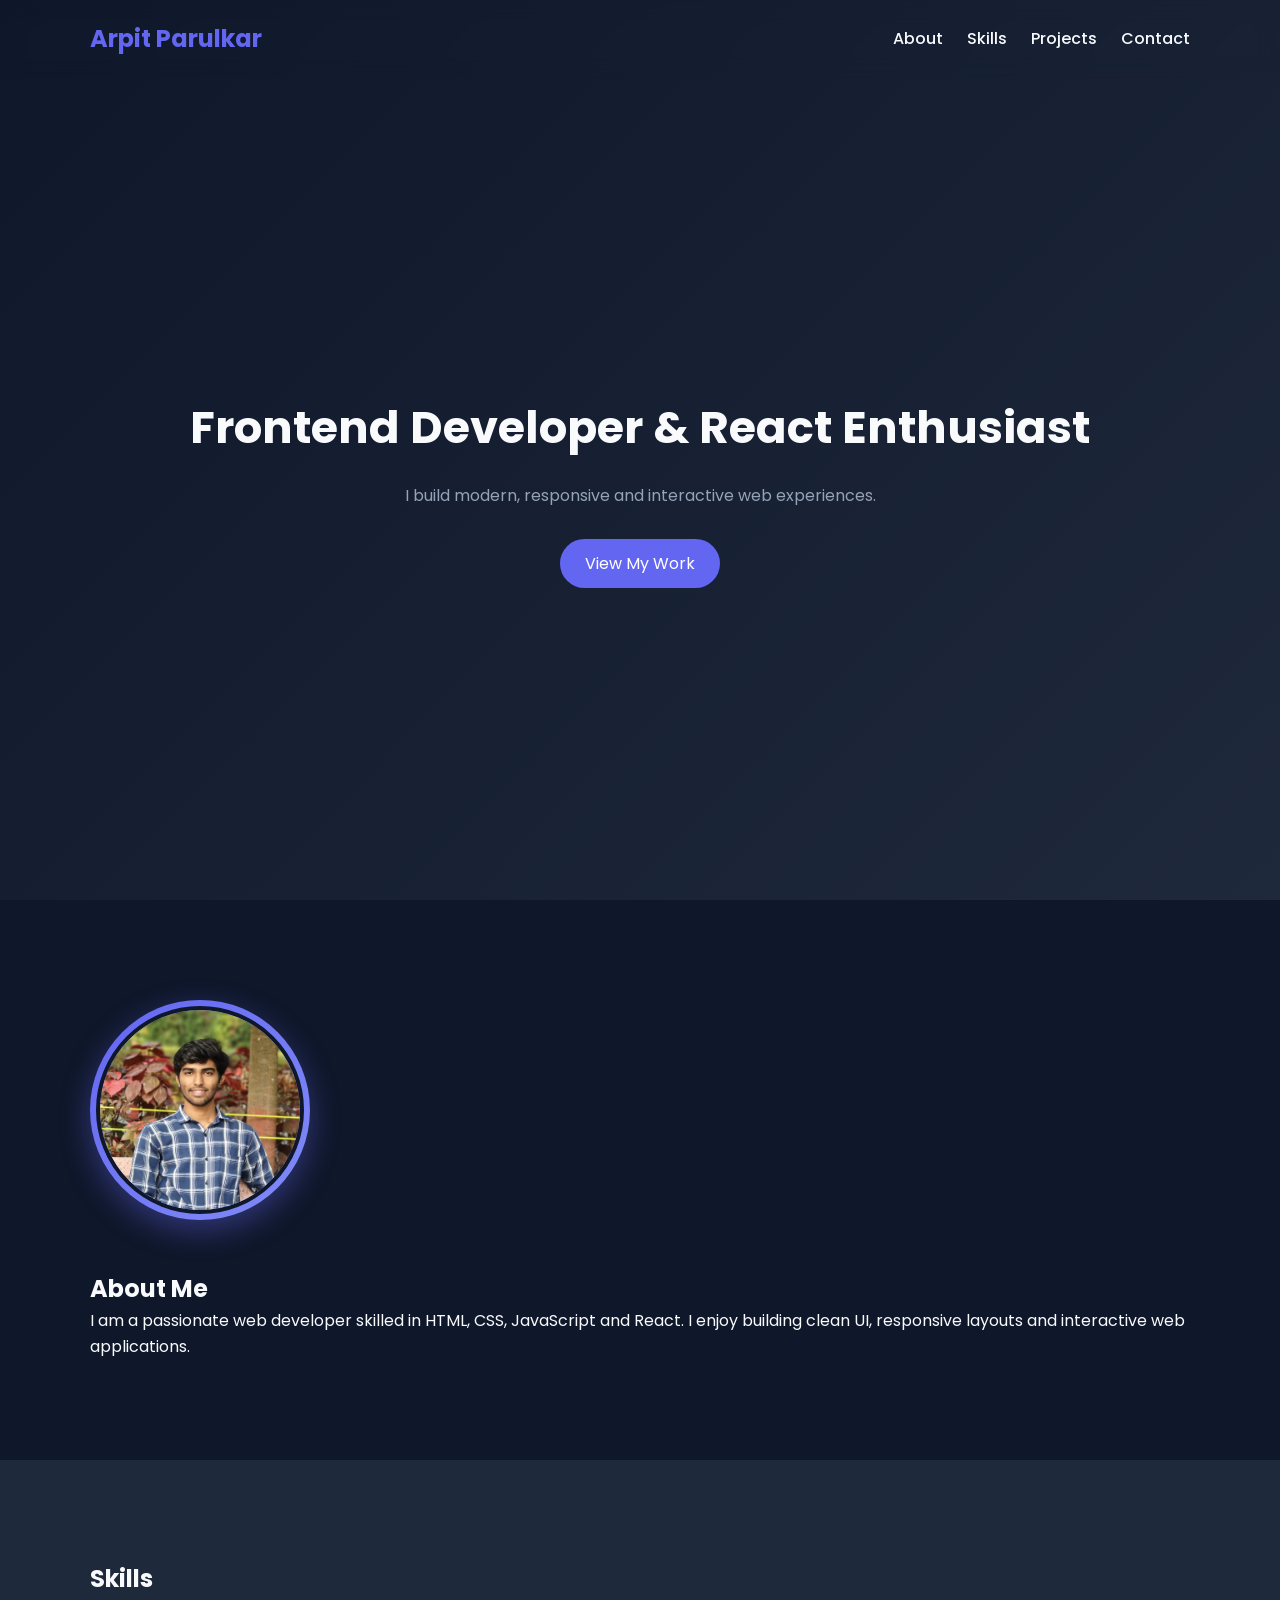
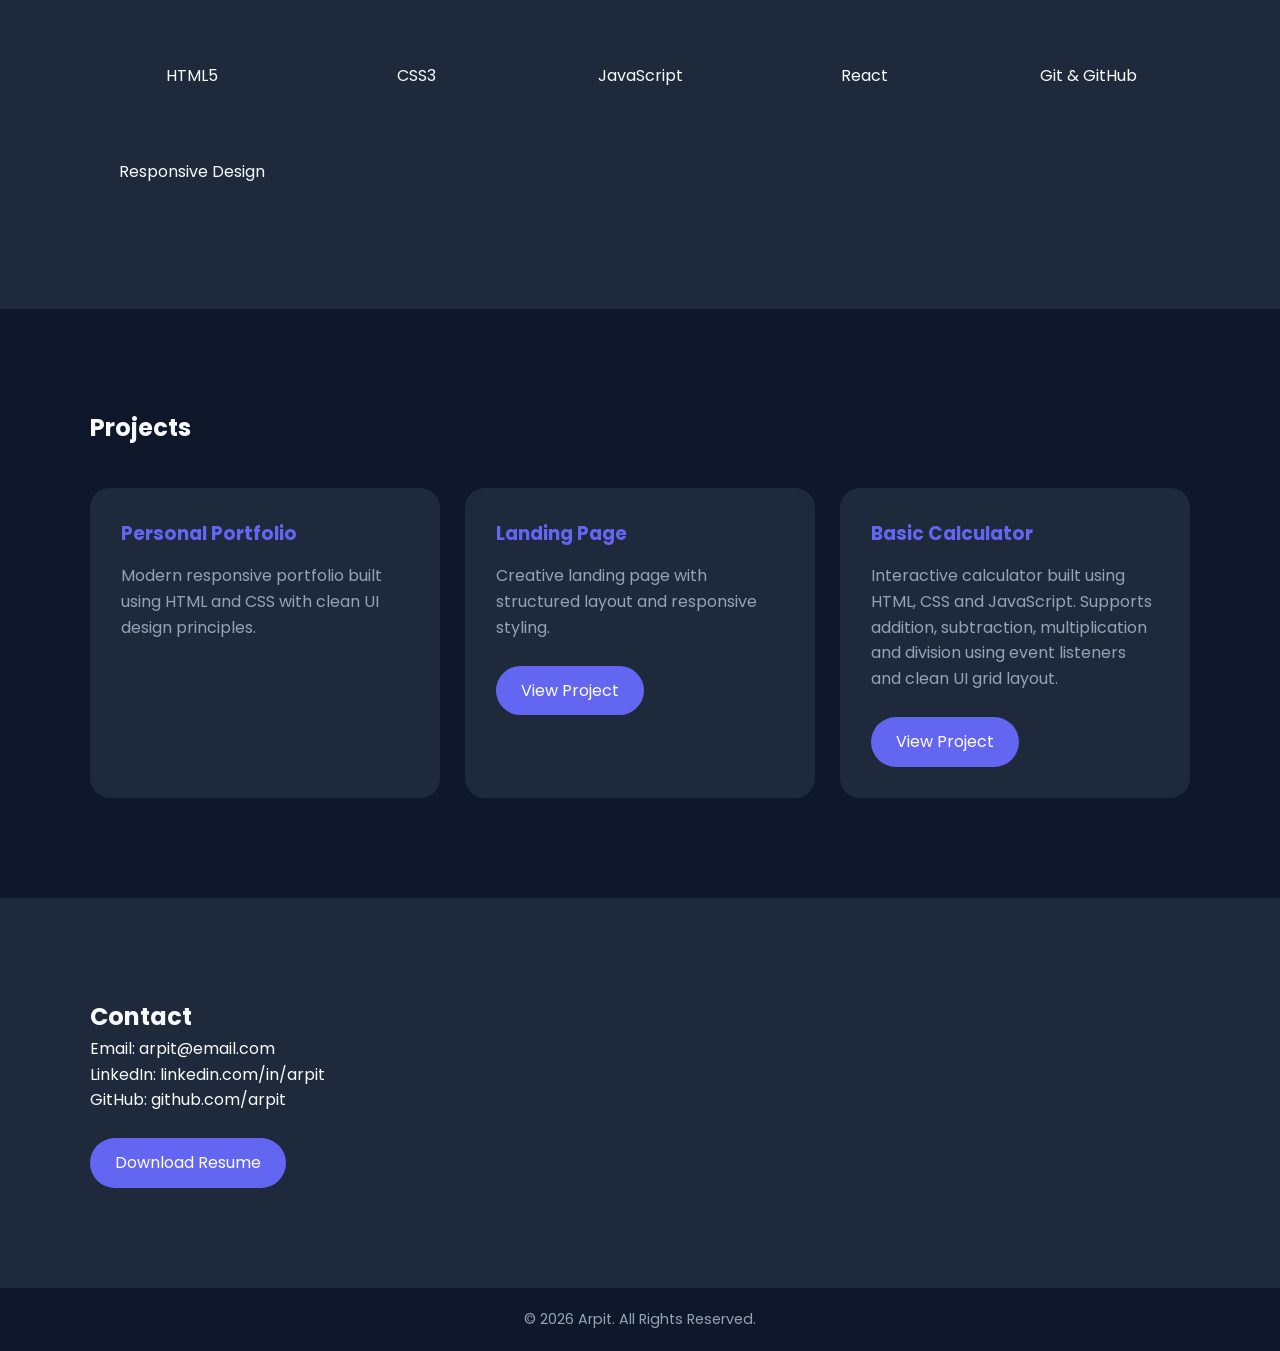
==== index.html @ e774ebc0 "Modify project section and add calculator project Updated project links in the portfolio section and" ====
<!DOCTYPE html>
<html lang="en">
<head>
  <meta charset="UTF-8">
  <meta name="viewport" content="width=device-width, initial-scale=1.0">
  <title>Arpit | Portfolio</title>

  <!-- Google Font -->
  <link rel="preconnect" href="https://fonts.googleapis.com">
  <link href="https://fonts.googleapis.com/css2?family=Poppins:wght@300;400;600;700&display=swap" rel="stylesheet">

  <link rel="stylesheet" href="style.css">
</head>
<body>

  <!-- NAVBAR -->
  <header>
    <div class="container nav">
      <h2 class="logo">Arpit Parulkar</h2>
      <nav>
        <a href="#about">About</a>
        <a href="#skills">Skills</a>
        <a href="#projects">Projects</a>
        <a href="#contact">Contact</a>
      </nav>
    </div>
  </header>

  <!-- HERO -->
  <section class="hero">
    <div class="container hero-content">
      <h1>Frontend Developer & React Enthusiast</h1>
      <p>I build modern, responsive and interactive web experiences.</p>
      <a href="#projects" class="btn">View My Work</a>
    </div>
  </section>

  <!-- ABOUT -->
  <section id="about" class="section">
    <div class="container about">
      
      <div class="profile-frame">
        <img src="assets/profile.jpg" alt="Profile Photo">
      </div>

      <div>
        <h2>About Me</h2>
        <p>
          I am a passionate web developer skilled in HTML, CSS, JavaScript and React.
          I enjoy building clean UI, responsive layouts and interactive web applications.
        </p>
      </div>
    </div>
  </section>

  <!-- SKILLS -->
  <section id="skills" class="section dark">
    <div class="container">
      <h2>Skills</h2>
      <div class="skills-grid">
        <div class="card">HTML5</div>
        <div class="card">CSS3</div>
        <div class="card">JavaScript</div>
        <div class="card">React</div>
        <div class="card">Git & GitHub</div>
        <div class="card">Responsive Design</div>
      </div>
    </div>
  </section>

  <!-- PROJECTS -->
  <section id="projects" class="section">
    <div class="container">
      <h2>Projects</h2>

      <div class="projects-grid">

        <div class="project-card">
          <h3>Personal Portfolio</h3>
          <p>Modern responsive portfolio built using HTML and CSS with clean UI design principles.</p>
        </div>

        <div class="project-card">
          <h3>Landing Page</h3>
          <p>Creative landing page with structured layout and responsive styling.</p>
          <br>
          <a href="landing-page/index.html" class="btn">View Project</a>
        </div>

        <div class="project-card">
          <h3>Basic Calculator</h3>
          <p>
            Interactive calculator built using HTML, CSS and JavaScript.
            Supports addition, subtraction, multiplication and division
            using event listeners and clean UI grid layout.
          </p>
          <br>
          <a href="calculator/index.html" class="btn">View Project</a>
        </div>

      </div>
    </div>
  </section>

  <!-- CONTACT -->
  <section id="contact" class="section dark">
    <div class="container">
      <h2>Contact</h2>
      <p>Email: arpit@email.com</p>
      <p>LinkedIn: linkedin.com/in/arpit</p>
      <p>GitHub: github.com/arpit</p>
      <br>
      <a href="resume.pdf" class="btn" download>Download Resume</a>
    </div>
  </section>

  <!-- FOOTER -->
  <footer>
    <p>© 2026 Arpit. All Rights Reserved.</p>
  </footer>

</body>
</html>
---- style.css ----
:root {
  --bg-color: #0f172a;
  --secondary-bg: #1e293b;
  --accent: #6366f1;
  --accent-light: #818cf8;
  --text-light: #f8fafc;
  --text-muted: #94a3b8;
}

* {
  margin: 0;
  padding: 0;
  box-sizing: border-box;
  scroll-behavior: smooth;
}

body {
  font-family: 'Poppins', sans-serif;
  background-color: var(--bg-color);
  color: var(--text-light);
  line-height: 1.6;
}

.container {
  width: 90%;
  max-width: 1100px;
  margin: auto;
}

header {
  position: fixed;
  width: 100%;
  top: 0;
  backdrop-filter: blur(10px);
  padding: 20px 0;
  z-index: 1000;
}

.nav {
  display: flex;
  justify-content: space-between;
  align-items: center;
}

nav a {
  color: var(--text-light);
  margin-left: 20px;
  text-decoration: none;
  font-weight: 500;
  transition: 0.3s;
}

nav a:hover {
  color: var(--accent-light);
}

.logo {
  font-weight: 700;
  color: var(--accent);
}

.hero {
  height: 100vh;
  display: flex;
  align-items: center;
  text-align: center;
  background: linear-gradient(135deg, #0f172a, #1e293b);
  padding-top: 80px;
}

.hero-content h1 {
  font-size: 2.8rem;
  margin-bottom: 20px;
}

.hero-content p {
  color: var(--text-muted);
  margin-bottom: 30px;
}

.btn {
  display: inline-block;
  padding: 12px 25px;
  background: var(--accent);
  color: white;
  border-radius: 30px;
  text-decoration: none;
  transition: 0.3s;
}

.btn:hover {
  background: var(--accent-light);
}

.section {
  padding: 100px 0;
}

.dark {
  background-color: var(--secondary-bg);
}

/* ABOUT */
.about {
  display: flex;
  align-items: center;
  gap: 50px;
  flex-wrap: wrap;
}

/* PROFILE FRAME */
.profile-frame {
  width: 220px;
  height: 220px;
  border-radius: 50%;
  padding: 6px;
  background: linear-gradient(135deg, #6366f1, #818cf8);
  display: flex;
  align-items: center;
  justify-content: center;
  box-shadow: 0 10px 30px rgba(99, 102, 241, 0.4);
  transition: 0.4s;
}

.profile-frame img {
  width: 100%;
  height: 100%;
  border-radius: 50%;
  object-fit: cover;
  border: 4px solid #0f172a;
}

.profile-frame:hover {
  transform: scale(1.05);
}

/* SKILLS */
.skills-grid {
  display: grid;
  grid-template-columns: repeat(auto-fit, minmax(200px, 1fr));
  gap: 20px;
  margin-top: 40px;
}

.card {
  background: #1e293b;
  padding: 25px;
  border-radius: 15px;
  text-align: center;
  transition: 0.3s;
}

.card:hover {
  transform: translateY(-5px);
  background: #334155;
}

/* PROJECTS */
.projects-grid {
  display: grid;
  grid-template-columns: repeat(auto-fit, minmax(280px, 1fr));
  gap: 25px;
  margin-top: 40px;
}

.project-card {
  background: #1e293b;
  padding: 30px;
  border-radius: 20px;
  transition: 0.4s;
  border: 1px solid transparent;
}

.project-card h3 {
  color: var(--accent);
  margin-bottom: 15px;
}

.project-card p {
  color: var(--text-muted);
}

.project-card:hover {
  transform: translateY(-8px);
  border: 1px solid var(--accent);
  box-shadow: 0 10px 30px rgba(99, 102, 241, 0.2);
}

footer {
  text-align: center;
  padding: 20px;
  background: #0f172a;
  color: var(--text-muted);
  font-size: 0.9rem;
}

/* RESPONSIVE */
@media(max-width: 768px) {
  .about {
    flex-direction: column;
    text-align: center;
  }

  .hero-content h1 {
    font-size: 2rem;
  }
}
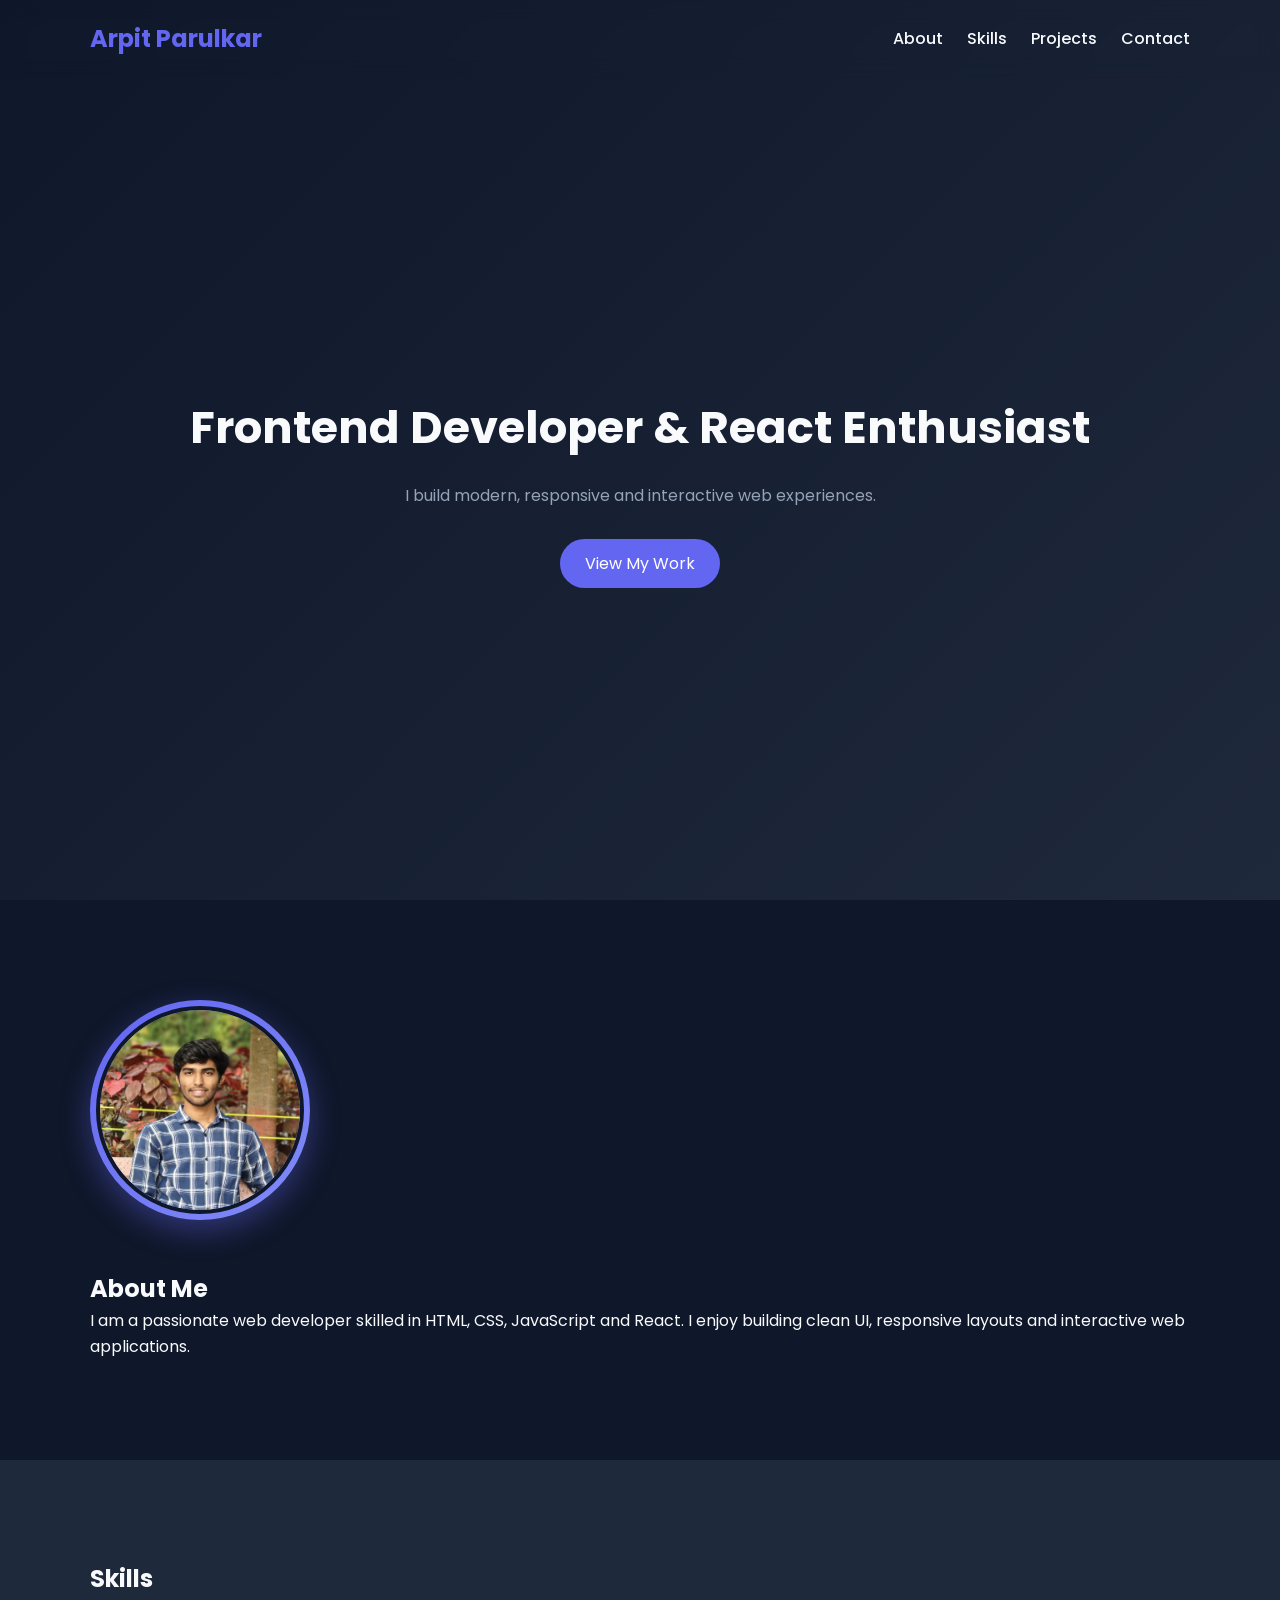
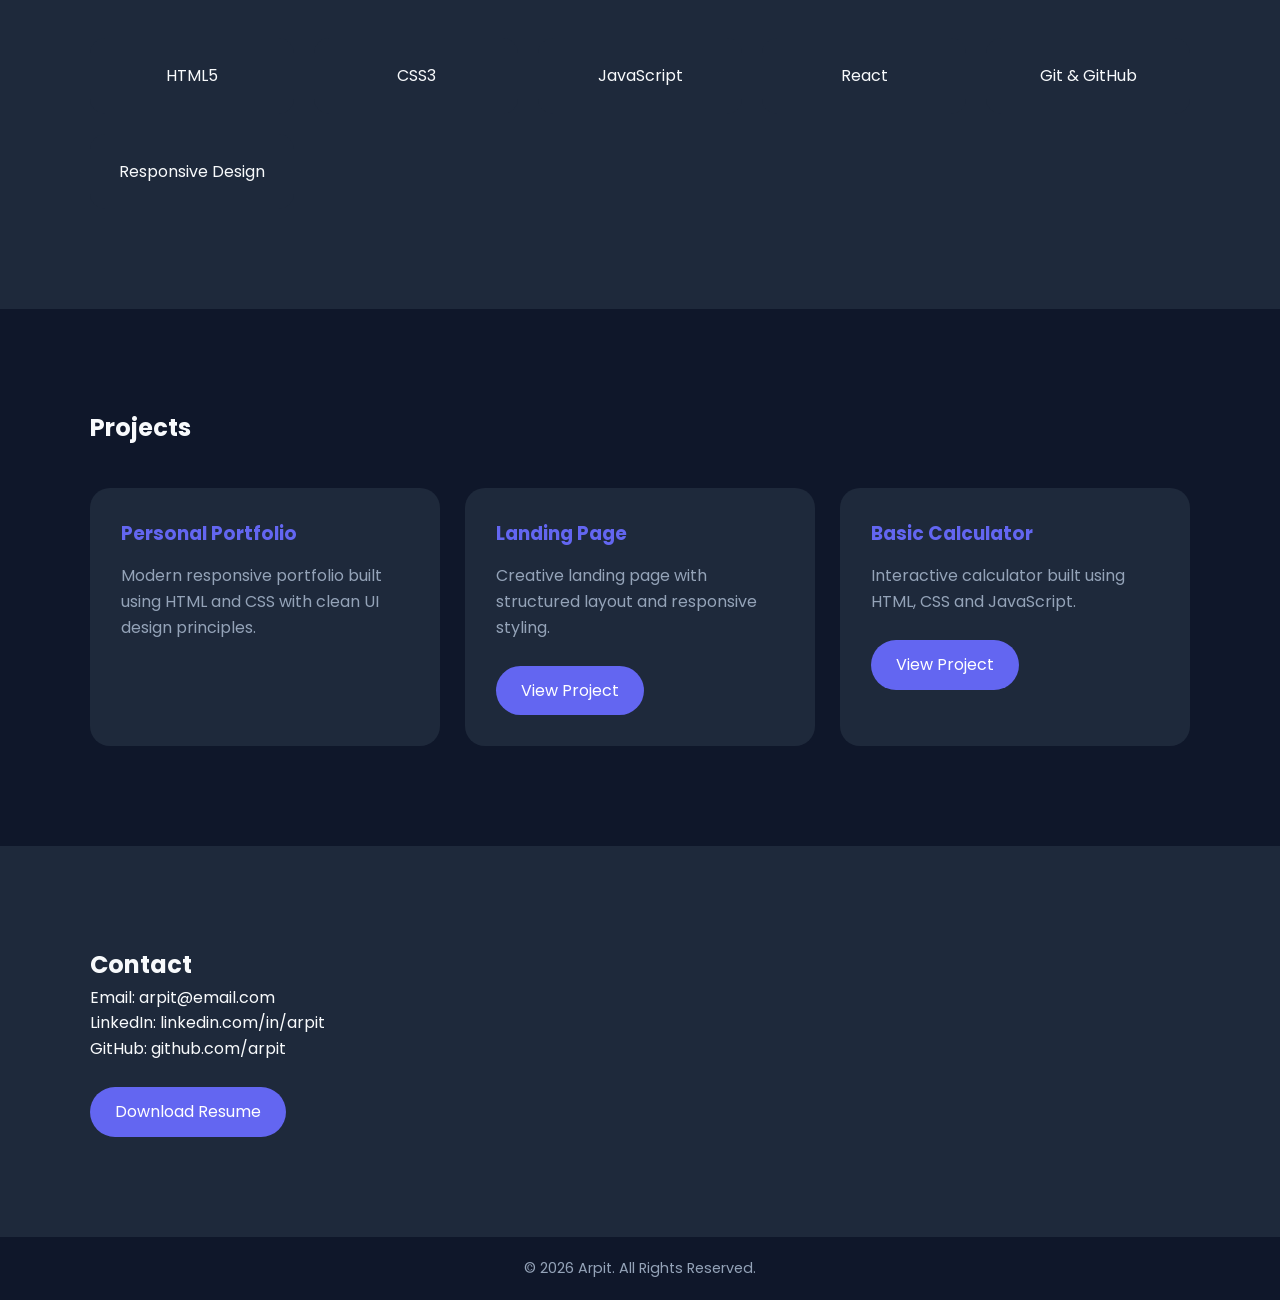
==== commit 6f98d420: "Update index.html" ====
--- a/index.html
+++ b/index.html
@@ -89,11 +89,7 @@
 
         <div class="project-card">
           <h3>Basic Calculator</h3>
-          <p>
-            Interactive calculator built using HTML, CSS and JavaScript.
-            Supports addition, subtraction, multiplication and division
-            using event listeners and clean UI grid layout.
-          </p>
+          <p>Interactive calculator built using HTML, CSS and JavaScript.</p>
           <br>
           <a href="calculator/index.html" class="btn">View Project</a>
         </div>
@@ -124,3 +120,4 @@
 
 
 
+
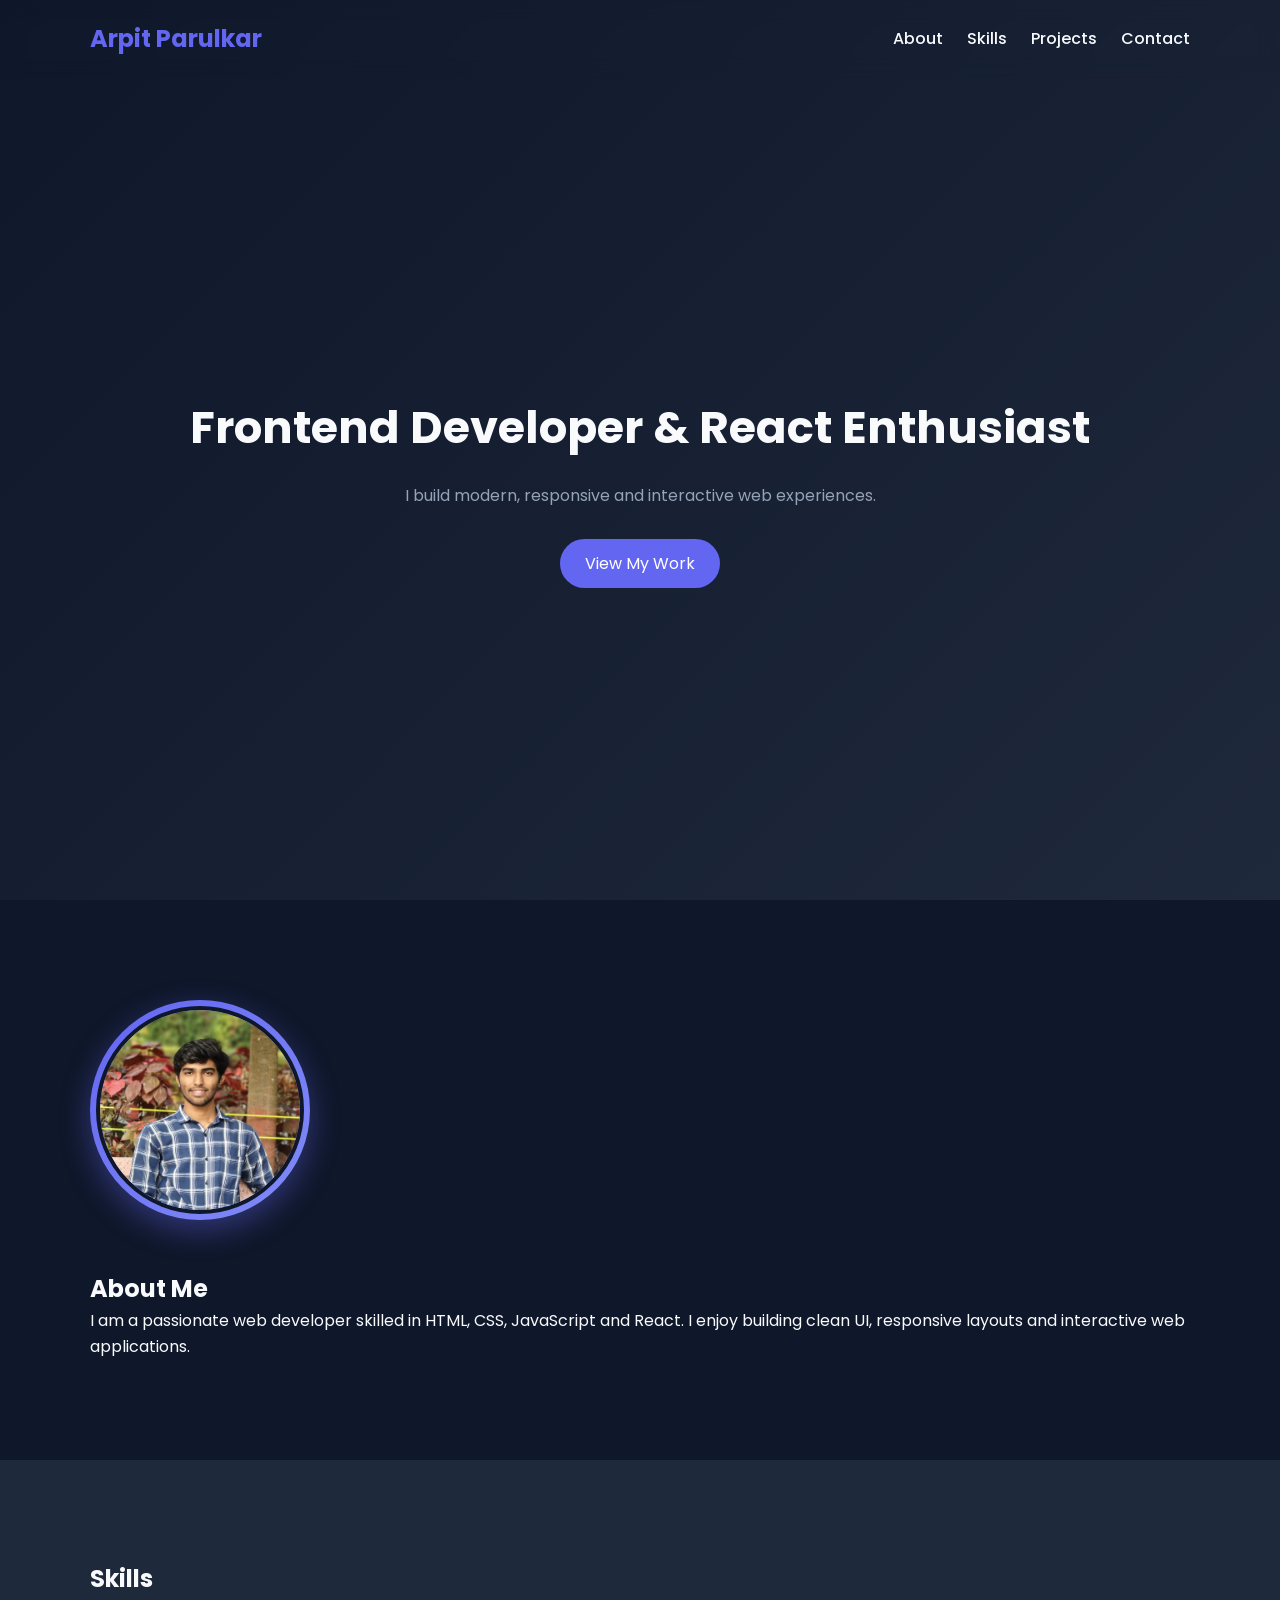
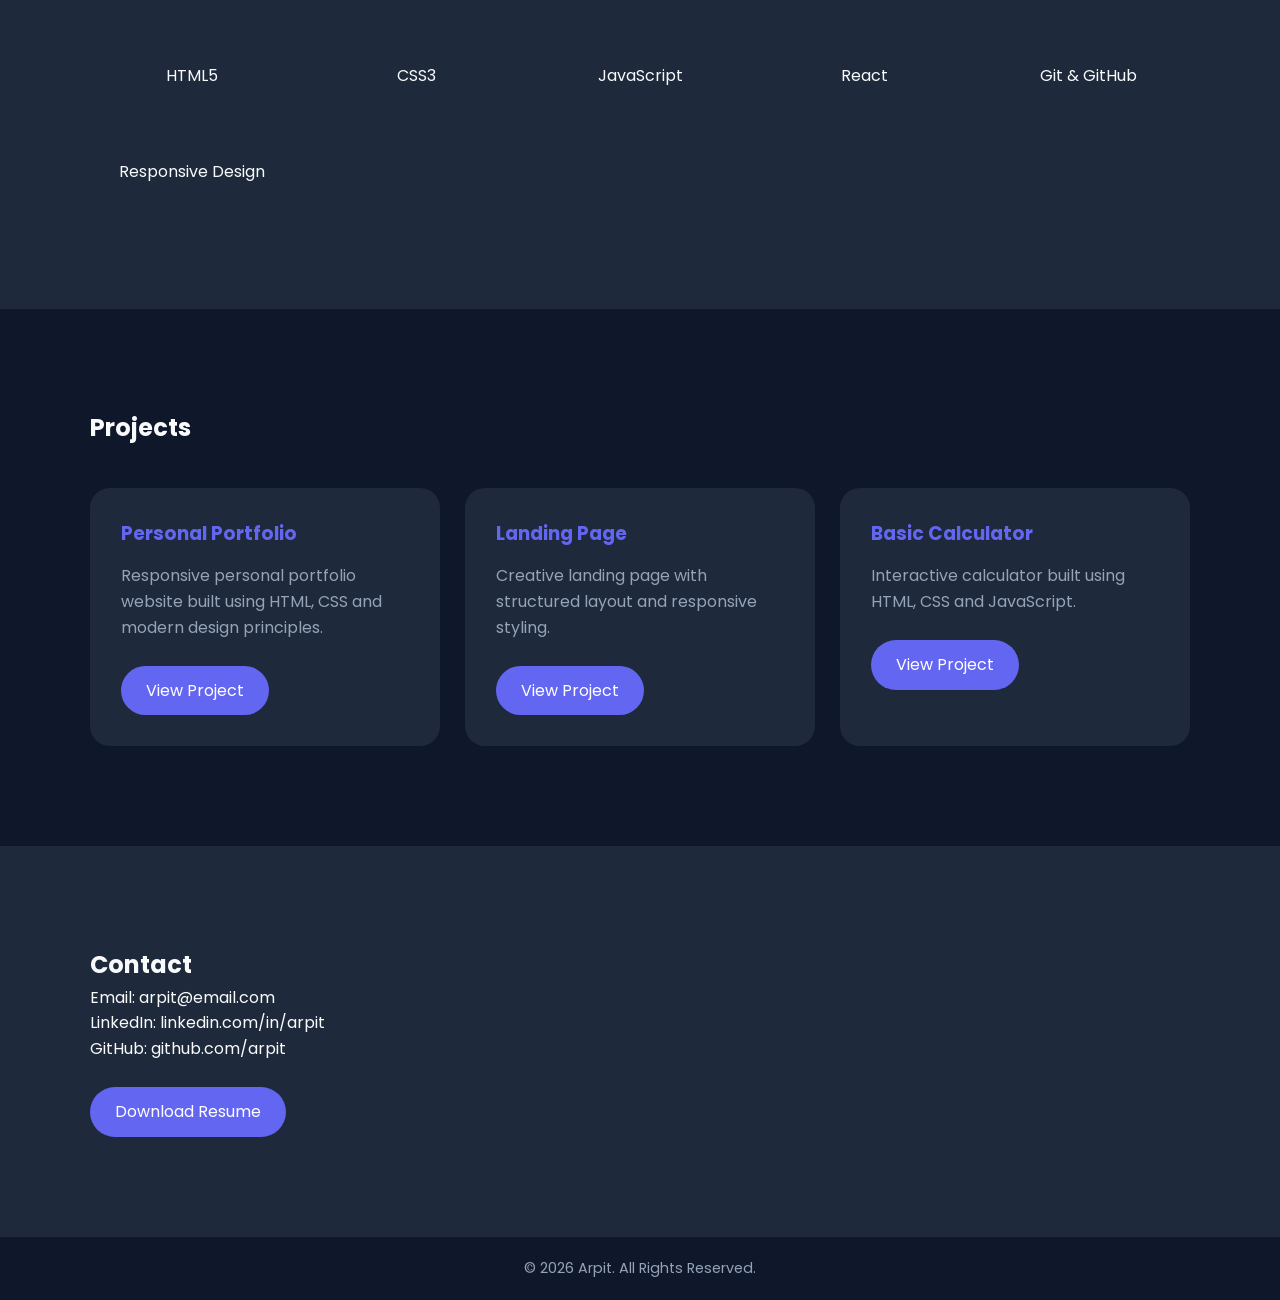
==== commit 9f011355: "Update index.html" ====
--- a/index.html
+++ b/index.html
@@ -77,9 +77,11 @@
 
         <div class="project-card">
           <h3>Personal Portfolio</h3>
-          <p>Modern responsive portfolio built using HTML and CSS with clean UI design principles.</p>
+          <p>Responsive personal portfolio website built using HTML, CSS and modern design principles.</p>
+          <br>
+          <a href="index.html" class="btn">View Project</a>
         </div>
-
+        
         <div class="project-card">
           <h3>Landing Page</h3>
           <p>Creative landing page with structured layout and responsive styling.</p>
@@ -121,3 +123,4 @@
 
 
 
+
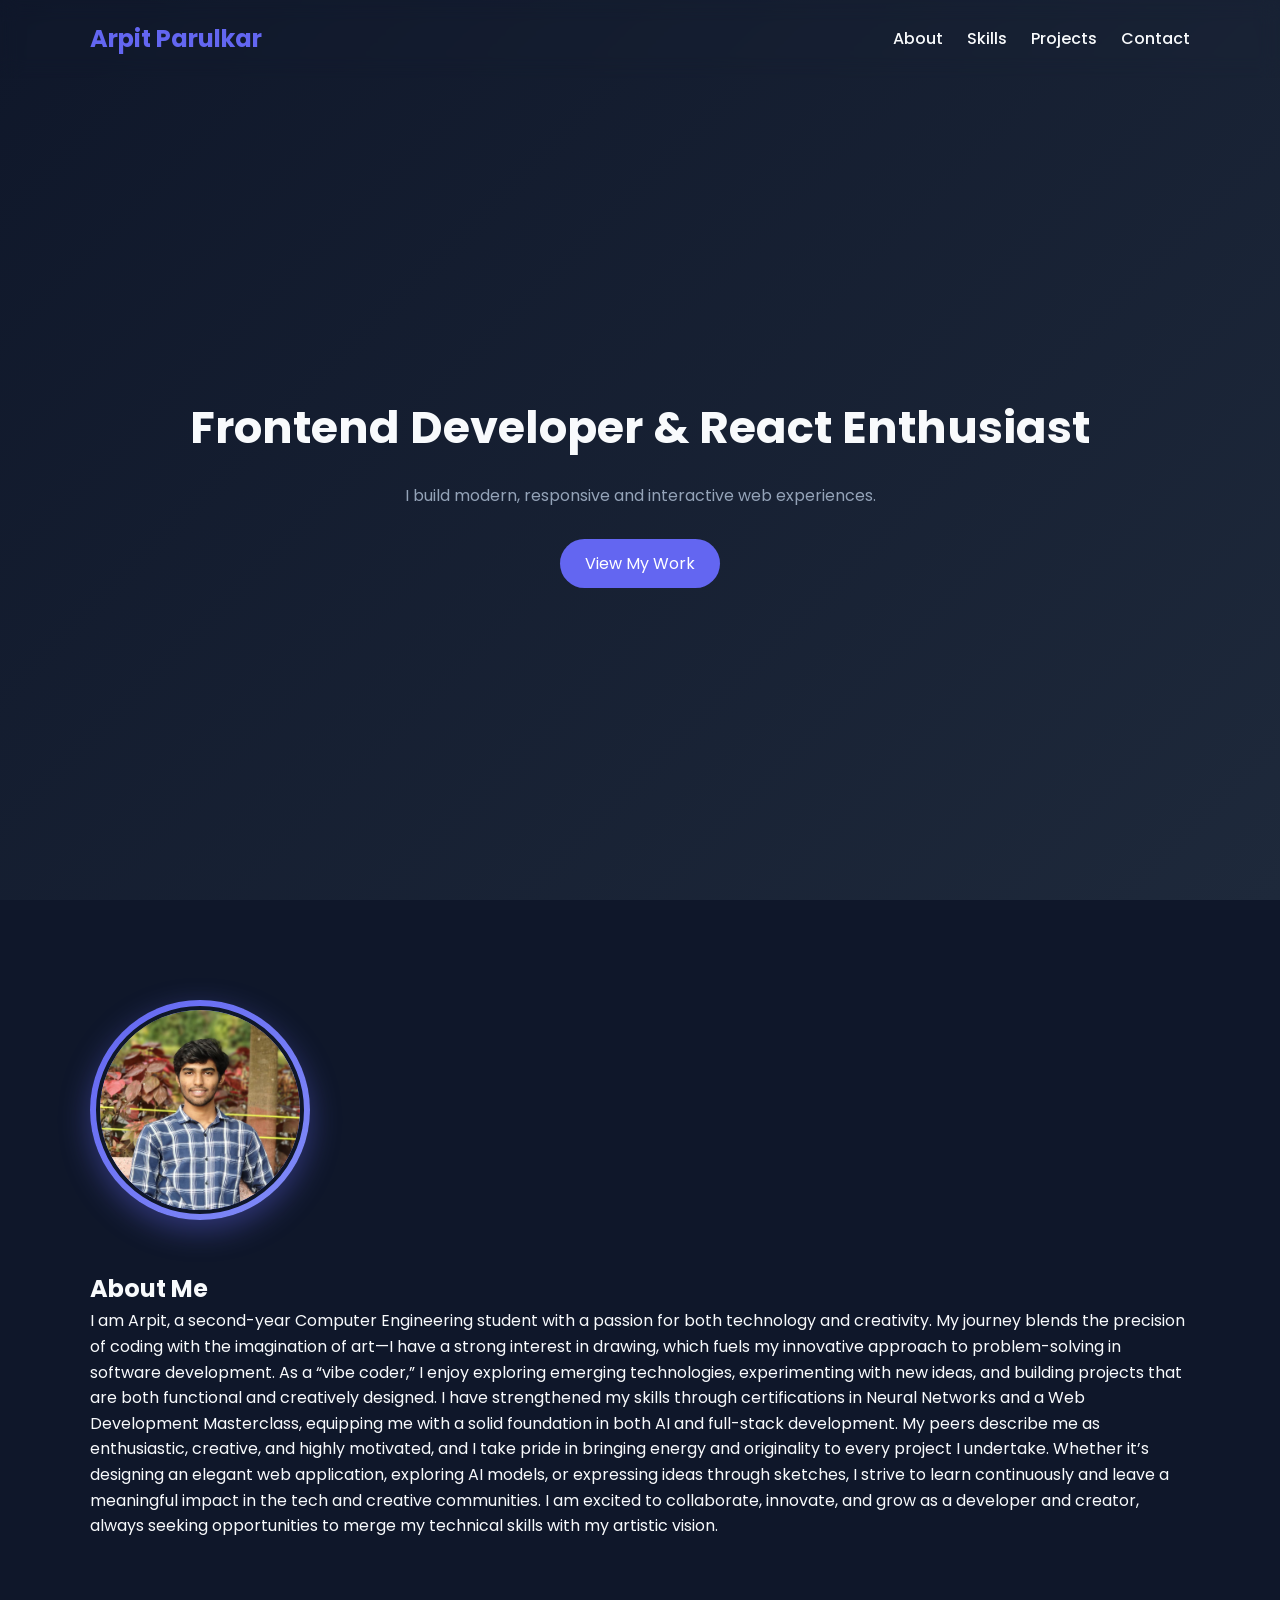
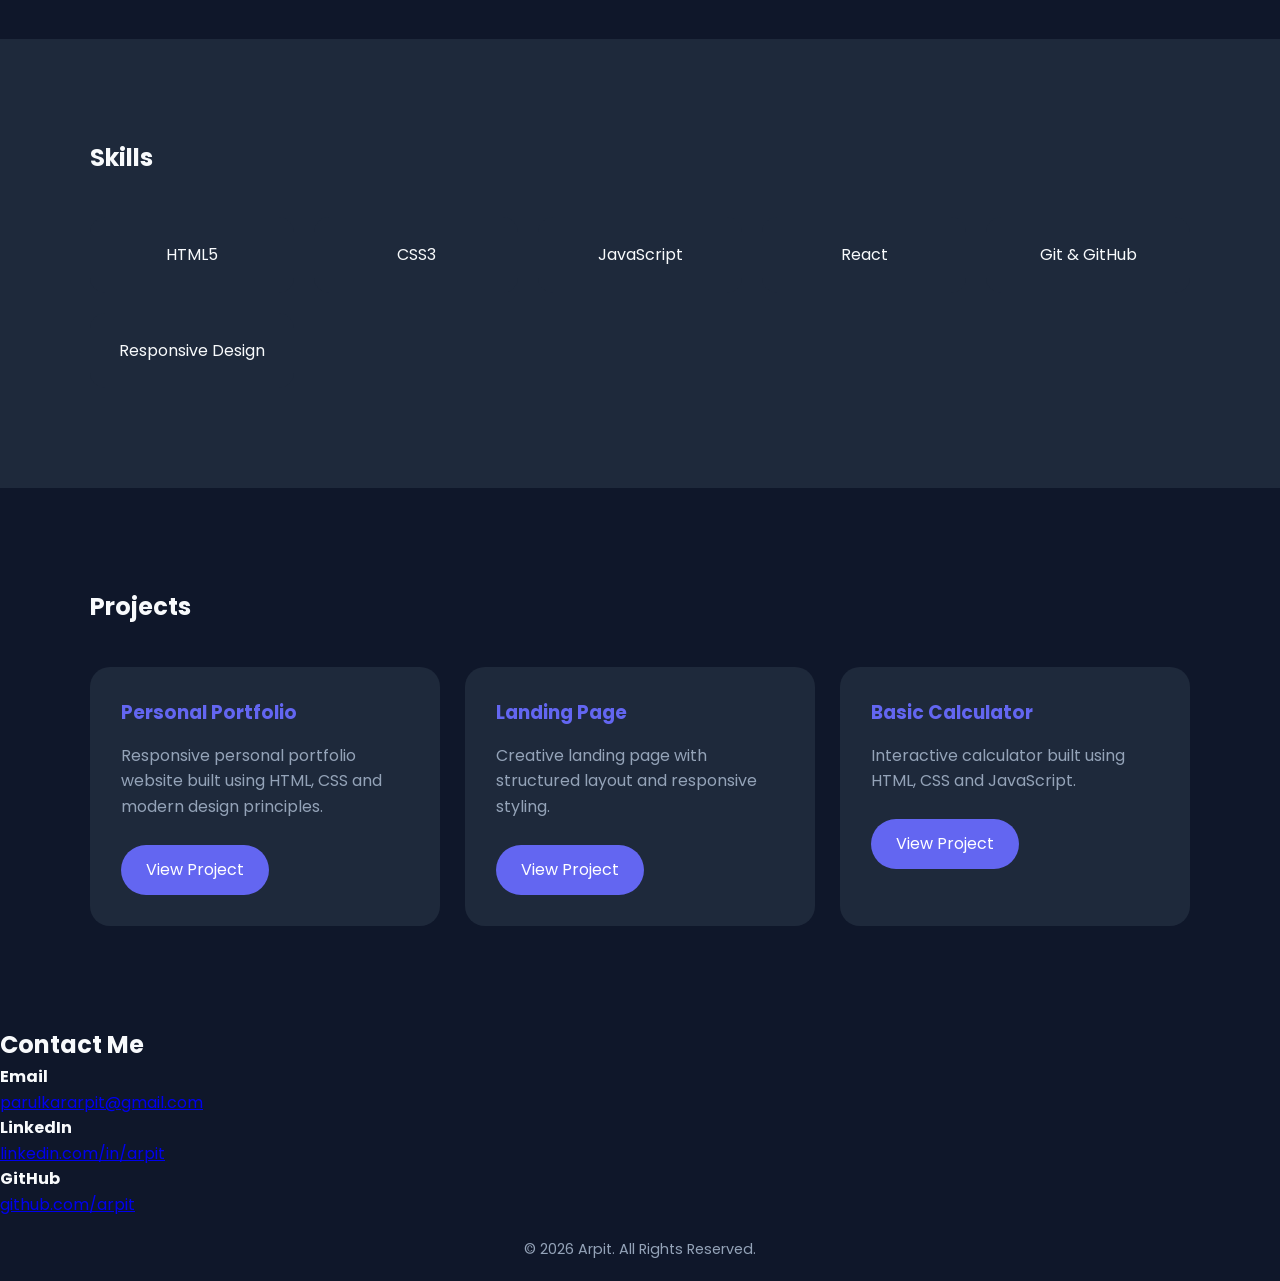
==== commit c57315cc: "Update index.html" ====
--- a/index.html
+++ b/index.html
@@ -46,8 +46,11 @@
       <div>
         <h2>About Me</h2>
         <p>
-          I am a passionate web developer skilled in HTML, CSS, JavaScript and React.
-          I enjoy building clean UI, responsive layouts and interactive web applications.
+         I am Arpit, a second-year Computer Engineering student with a passion for both technology and creativity. My journey blends the precision of coding with the imagination of art—I have a strong interest in drawing, which fuels my innovative approach to problem-solving in software development. As a “vibe coder,” I enjoy exploring emerging technologies, experimenting with new ideas, and building projects that are both functional and creatively designed.
+
+I have strengthened my skills through certifications in Neural Networks and a Web Development Masterclass, equipping me with a solid foundation in both AI and full-stack development. My peers describe me as enthusiastic, creative, and highly motivated, and I take pride in bringing energy and originality to every project I undertake. Whether it’s designing an elegant web application, exploring AI models, or expressing ideas through sketches, I strive to learn continuously and leave a meaningful impact in the tech and creative communities.
+
+I am excited to collaborate, innovate, and grow as a developer and creator, always seeking opportunities to merge my technical skills with my artistic vision.
         </p>
       </div>
     </div>
@@ -79,7 +82,7 @@
           <h3>Personal Portfolio</h3>
           <p>Responsive personal portfolio website built using HTML, CSS and modern design principles.</p>
           <br>
-          <a href="index.html" class="btn">View Project</a>
+          <a href="#home" class="btn">View Project</a>
         </div>
         
         <div class="project-card">
@@ -101,16 +104,32 @@
   </section>
 
   <!-- CONTACT -->
-  <section id="contact" class="section dark">
-    <div class="container">
-      <h2>Contact</h2>
-      <p>Email: arpit@email.com</p>
-      <p>LinkedIn: linkedin.com/in/arpit</p>
-      <p>GitHub: github.com/arpit</p>
-      <br>
-      <a href="resume.pdf" class="btn" download>Download Resume</a>
+  <section id="contact" class="contact">
+    <h2>Contact Me</h2>
+  
+    <div class="contact-container">
+  
+      <div class="contact-item">
+        <h4>Email</h4>
+        <a href="parulkararpit@gmail.com">parulkararpit@gmail.com</a>
+      </div>
+  
+      <div class="contact-item">
+        <h4>LinkedIn</h4>
+        <a href="https://www.linkedin.com/in/arpit-parulkar-2832a525a?utm_source=share_via&utm_content=profile&utm_medium=member_android" target="_blank">
+          linkedin.com/in/arpit
+        </a>
+      </div>
+  
+      <div class="contact-item">
+        <h4>GitHub</h4>
+        <a href="https://github.com/ayushparulkar" target="_blank">
+          github.com/arpit
+        </a>
+      </div>
+  
     </div>
-  </section>
+    </section>
 
   <!-- FOOTER -->
   <footer>
@@ -124,3 +143,5 @@
 
 
 
+
+
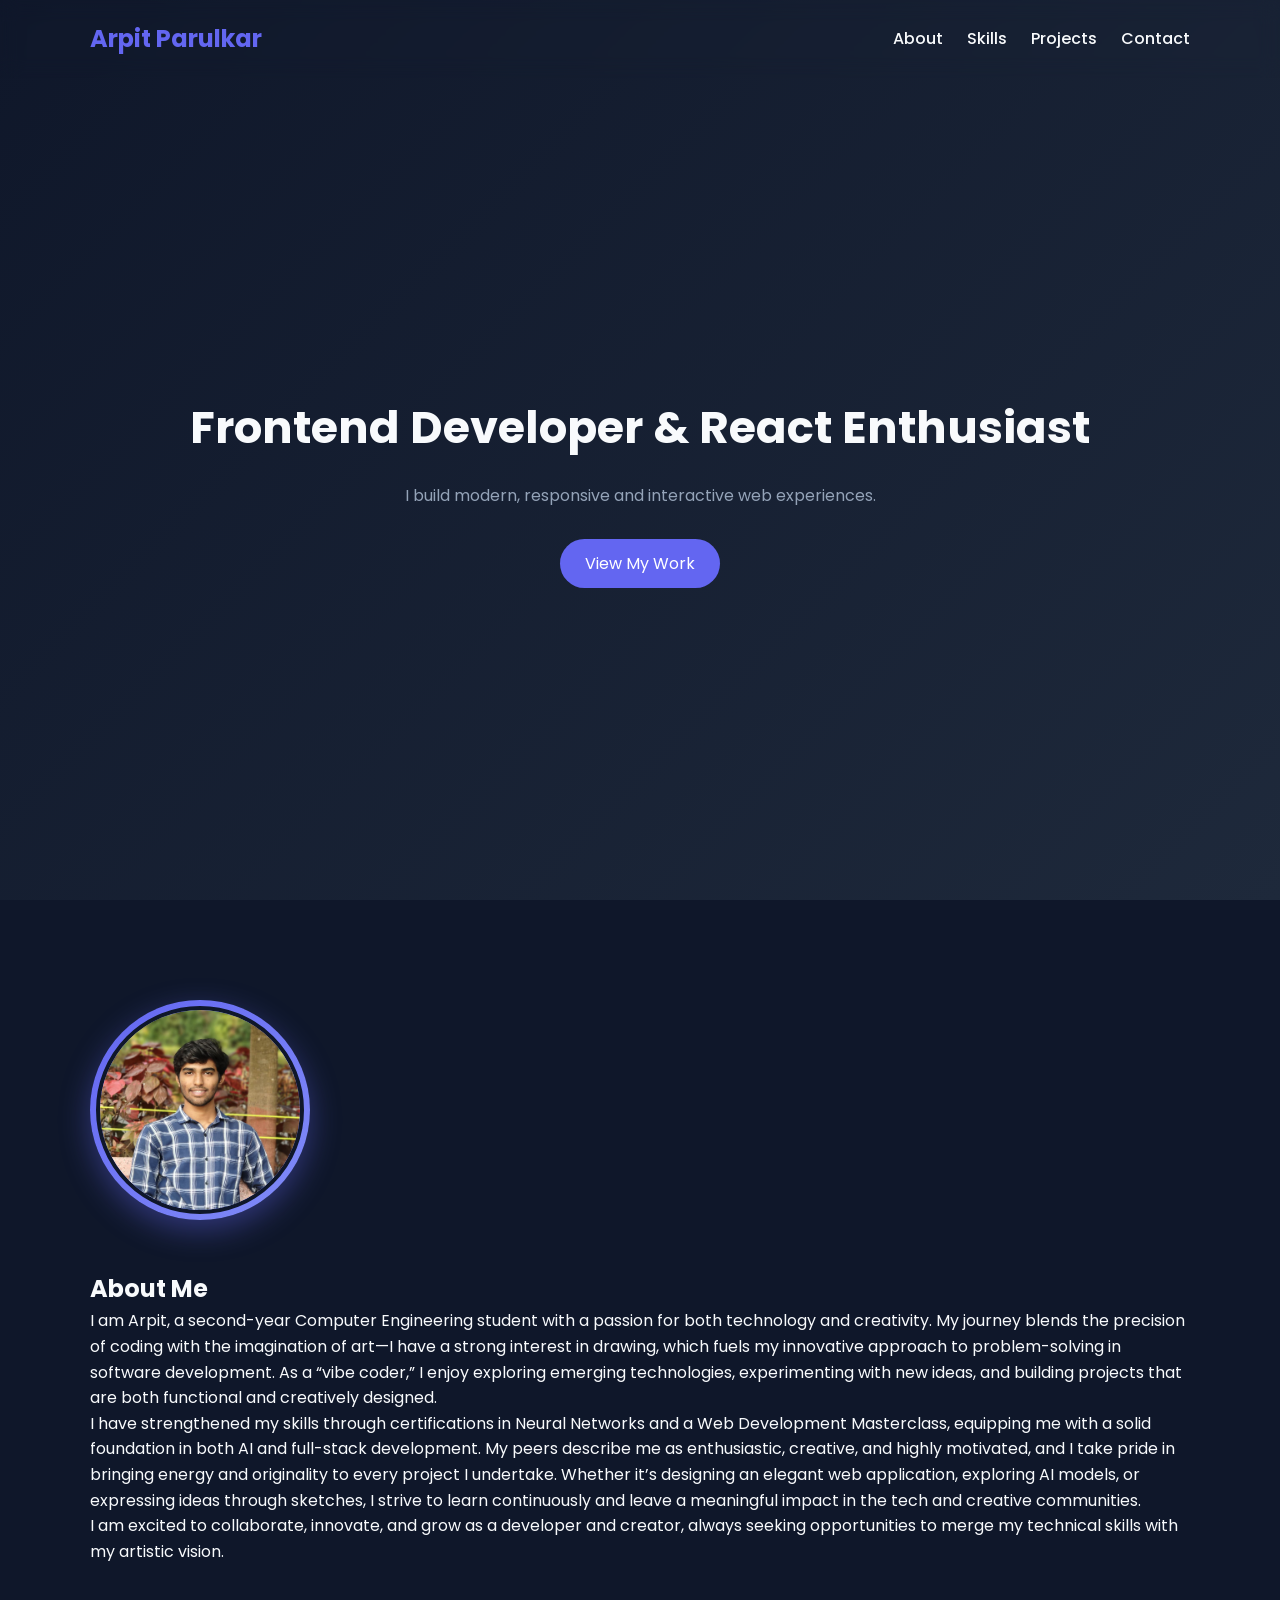
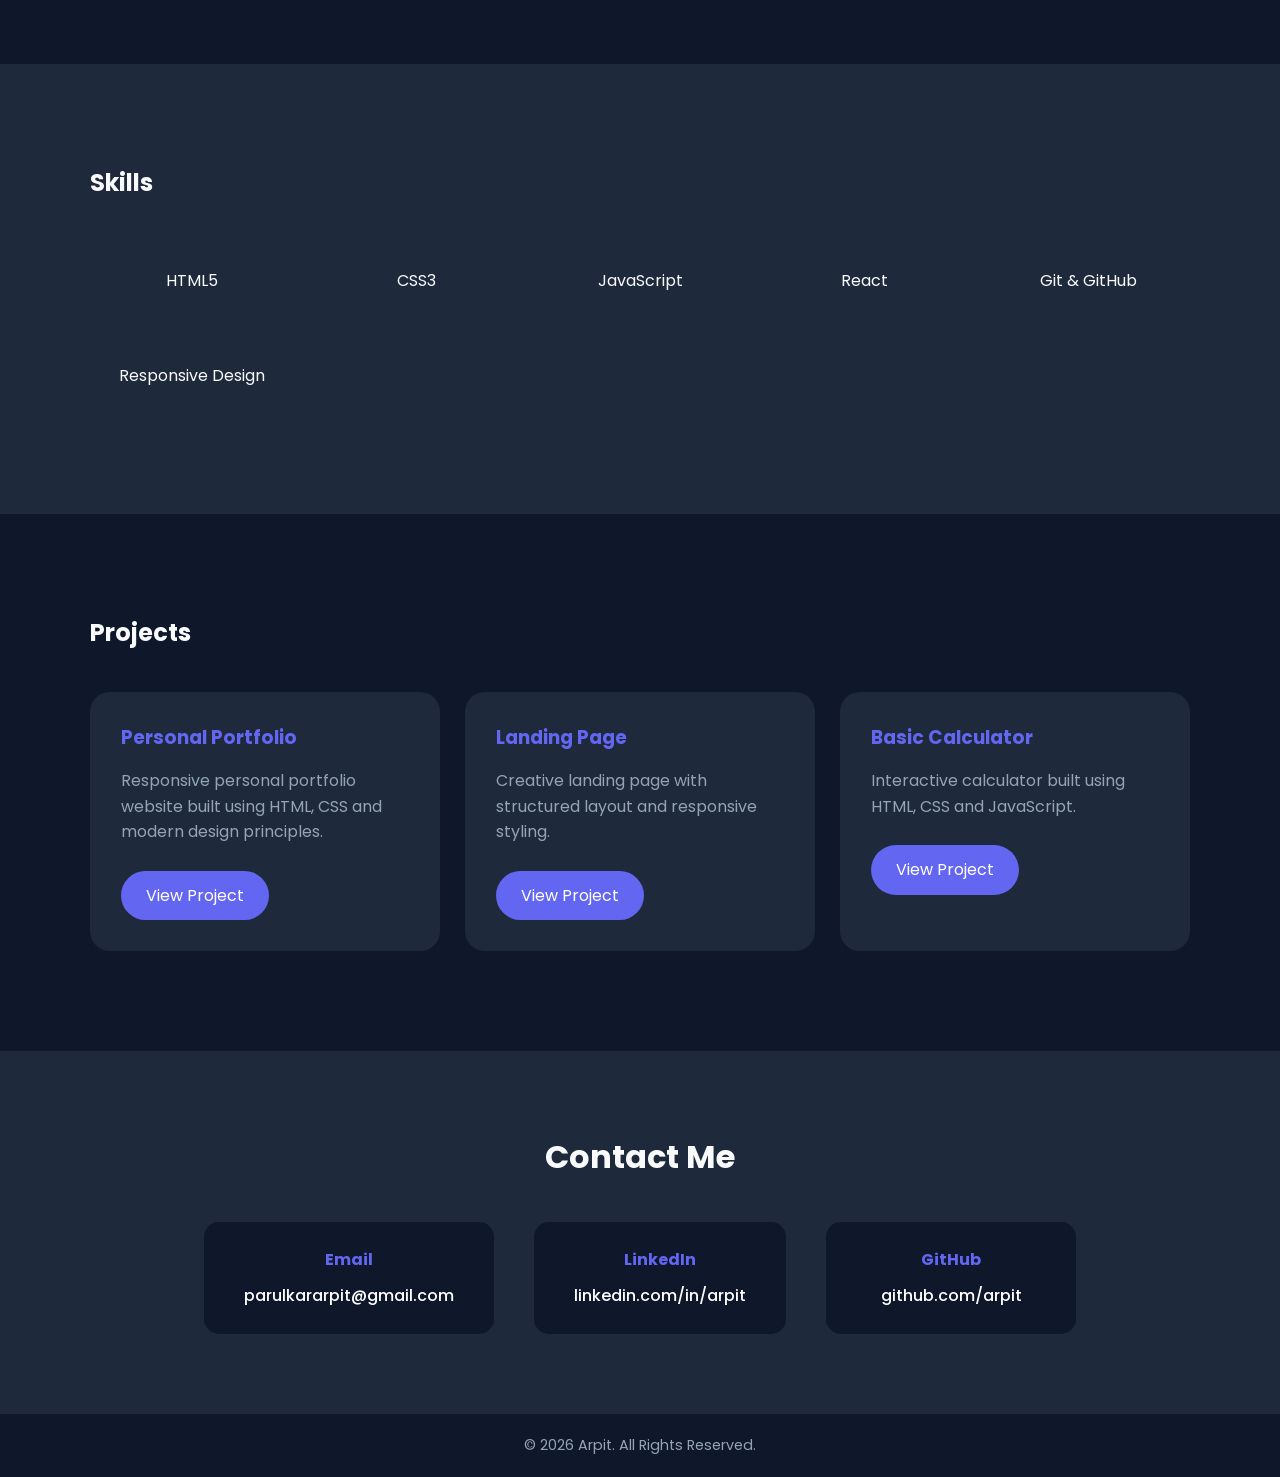
==== commit 8699f9d8: "Update index.html" ====
--- a/index.html
+++ b/index.html
@@ -46,11 +46,11 @@
       <div>
         <h2>About Me</h2>
         <p>
-         I am Arpit, a second-year Computer Engineering student with a passion for both technology and creativity. My journey blends the precision of coding with the imagination of art—I have a strong interest in drawing, which fuels my innovative approach to problem-solving in software development. As a “vibe coder,” I enjoy exploring emerging technologies, experimenting with new ideas, and building projects that are both functional and creatively designed.
+         I am Arpit, a second-year Computer Engineering student with a passion for both technology and creativity. My journey blends the precision of coding with the imagination of art—I have a strong interest in drawing, which fuels my innovative approach to problem-solving in software development. As a “vibe coder,” I enjoy exploring emerging technologies,   experimenting with new ideas, and building projects that are both functional and creatively designed. <br>
 
 I have strengthened my skills through certifications in Neural Networks and a Web Development Masterclass, equipping me with a solid foundation in both AI and full-stack development. My peers describe me as enthusiastic, creative, and highly motivated, and I take pride in bringing energy and originality to every project I undertake. Whether it’s designing an elegant web application, exploring AI models, or expressing ideas through sketches, I strive to learn continuously and leave a meaningful impact in the tech and creative communities.
 
-I am excited to collaborate, innovate, and grow as a developer and creator, always seeking opportunities to merge my technical skills with my artistic vision.
+<br>I am excited to collaborate, innovate, and grow as a developer and creator, always seeking opportunities to merge my technical skills with my artistic vision.
         </p>
       </div>
     </div>
@@ -145,3 +145,4 @@
 
 
 
+
--- a/style.css
+++ b/style.css
@@ -186,6 +186,52 @@
   box-shadow: 0 10px 30px rgba(99, 102, 241, 0.2);
 }
 
+.contact {
+  padding: 80px 20px;
+  text-align: center;
+  background: #1e293b;
+}
+
+.contact h2 {
+  margin-bottom: 40px;
+  font-size: 2rem;
+}
+
+.contact-container {
+  display: flex;
+  justify-content: center;
+  gap: 40px;
+  flex-wrap: wrap;
+}
+
+.contact-item {
+  background: #0f172a;
+  padding: 25px 40px;
+  border-radius: 15px;
+  min-width: 250px;
+  transition: 0.3s;
+}
+
+.contact-item:hover {
+  transform: translateY(-5px);
+  background: #334155;
+}
+
+.contact-item h4 {
+  margin-bottom: 10px;
+  color: #6366f1;
+}
+
+.contact-item a {
+  text-decoration: none;
+  color: white;
+  font-weight: 500;
+}
+
+.contact-item a:hover {
+  color: #818cf8;
+}
+
 footer {
   text-align: center;
   padding: 20px;
@@ -205,3 +251,4 @@
     font-size: 2rem;
   }
 }
+
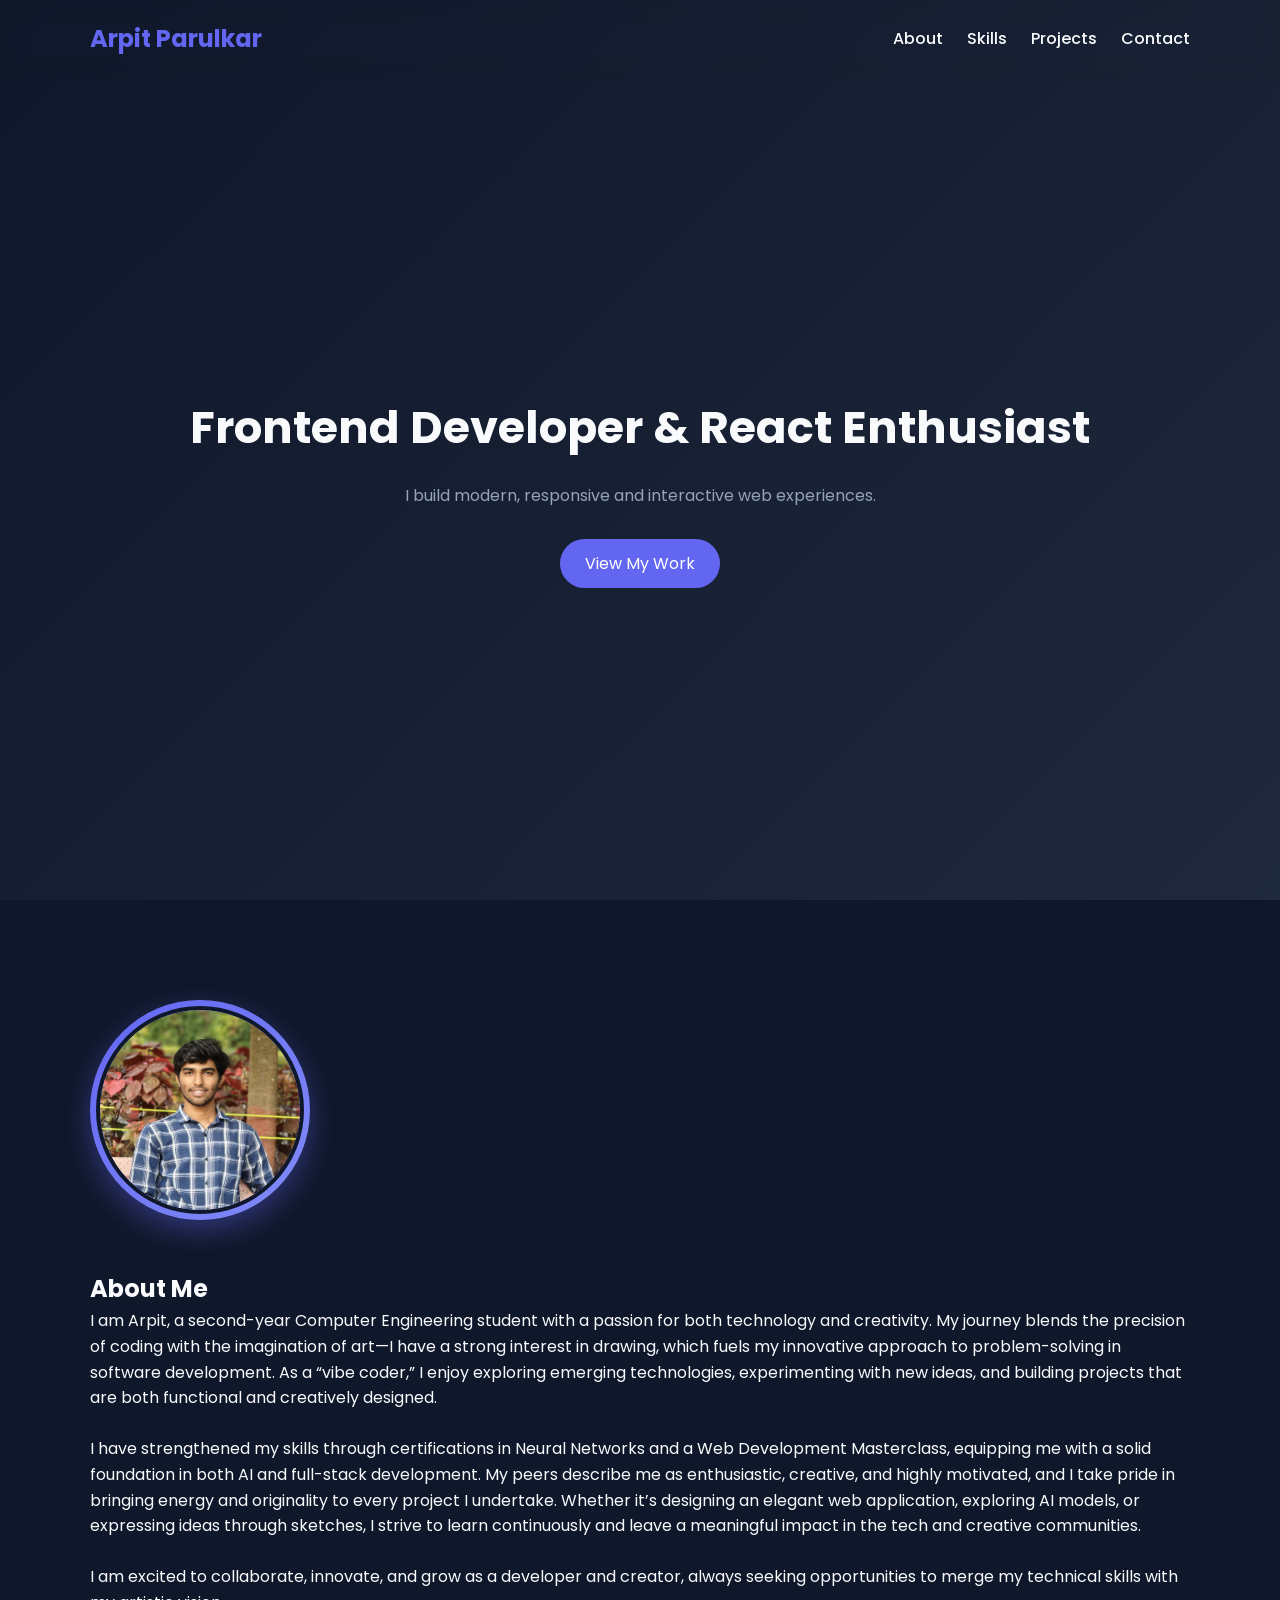
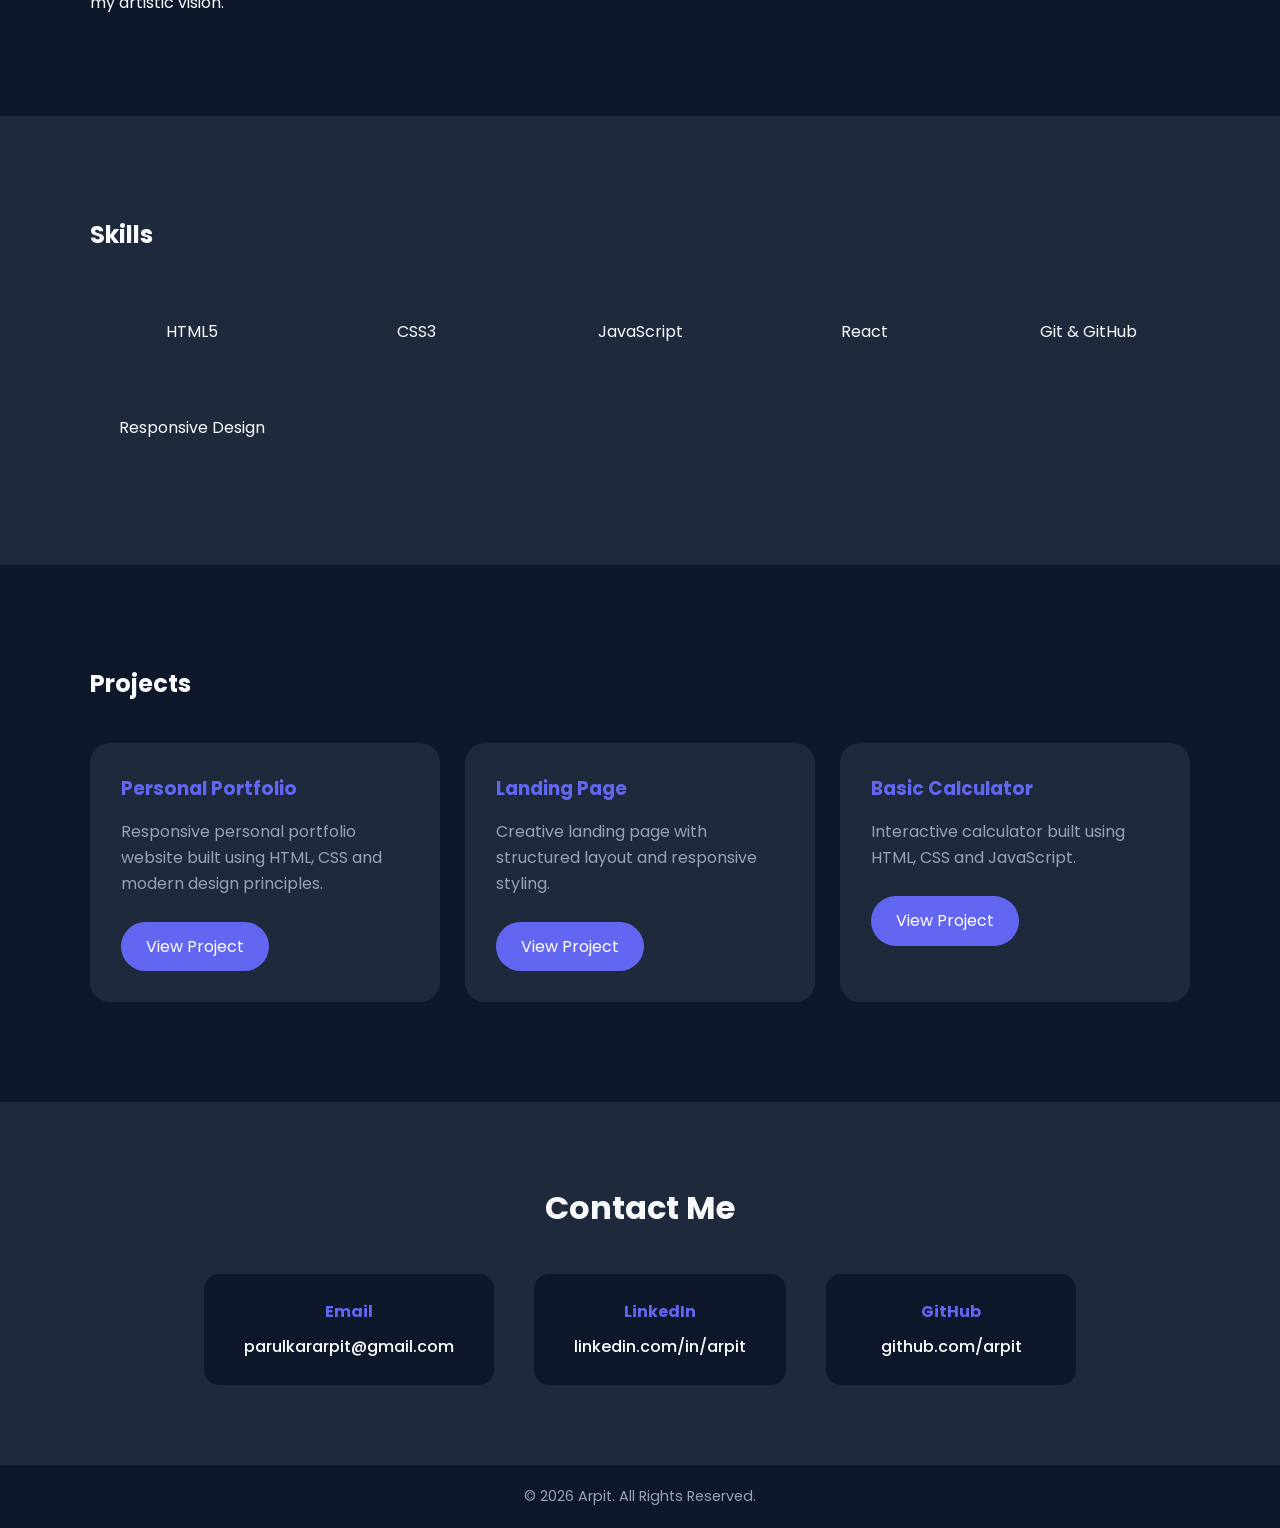
==== commit 99a72723: "Fix HTML encoding issues in index.html" ====
--- a/index.html
+++ b/index.html
@@ -46,11 +46,11 @@
       <div>
         <h2>About Me</h2>
         <p>
-         I am Arpit, a second-year Computer Engineering student with a passion for both technology and creativity. My journey blends the precision of coding with the imagination of art—I have a strong interest in drawing, which fuels my innovative approach to problem-solving in software development. As a “vibe coder,” I enjoy exploring emerging technologies,   experimenting with new ideas, and building projects that are both functional and creatively designed. <br>
+         I am Arpit, a second-year Computer Engineering student with a passion for both technology and creativity. My journey blends the precision of coding with the imagination of art—I have a strong interest in drawing, which fuels my innovative approach to problem-solving in software development. As a “vibe coder,” I enjoy exploring emerging technologies,   experimenting with new ideas, and building projects that are both functional and creatively designed. <br><br>
 
 I have strengthened my skills through certifications in Neural Networks and a Web Development Masterclass, equipping me with a solid foundation in both AI and full-stack development. My peers describe me as enthusiastic, creative, and highly motivated, and I take pride in bringing energy and originality to every project I undertake. Whether it’s designing an elegant web application, exploring AI models, or expressing ideas through sketches, I strive to learn continuously and leave a meaningful impact in the tech and creative communities.
 
-<br>I am excited to collaborate, innovate, and grow as a developer and creator, always seeking opportunities to merge my technical skills with my artistic vision.
+<br><br>I am excited to collaborate, innovate, and grow as a developer and creator, always seeking opportunities to merge my technical skills with my artistic vision.
         </p>
       </div>
     </div>
@@ -146,3 +146,4 @@
 
 
 
+
